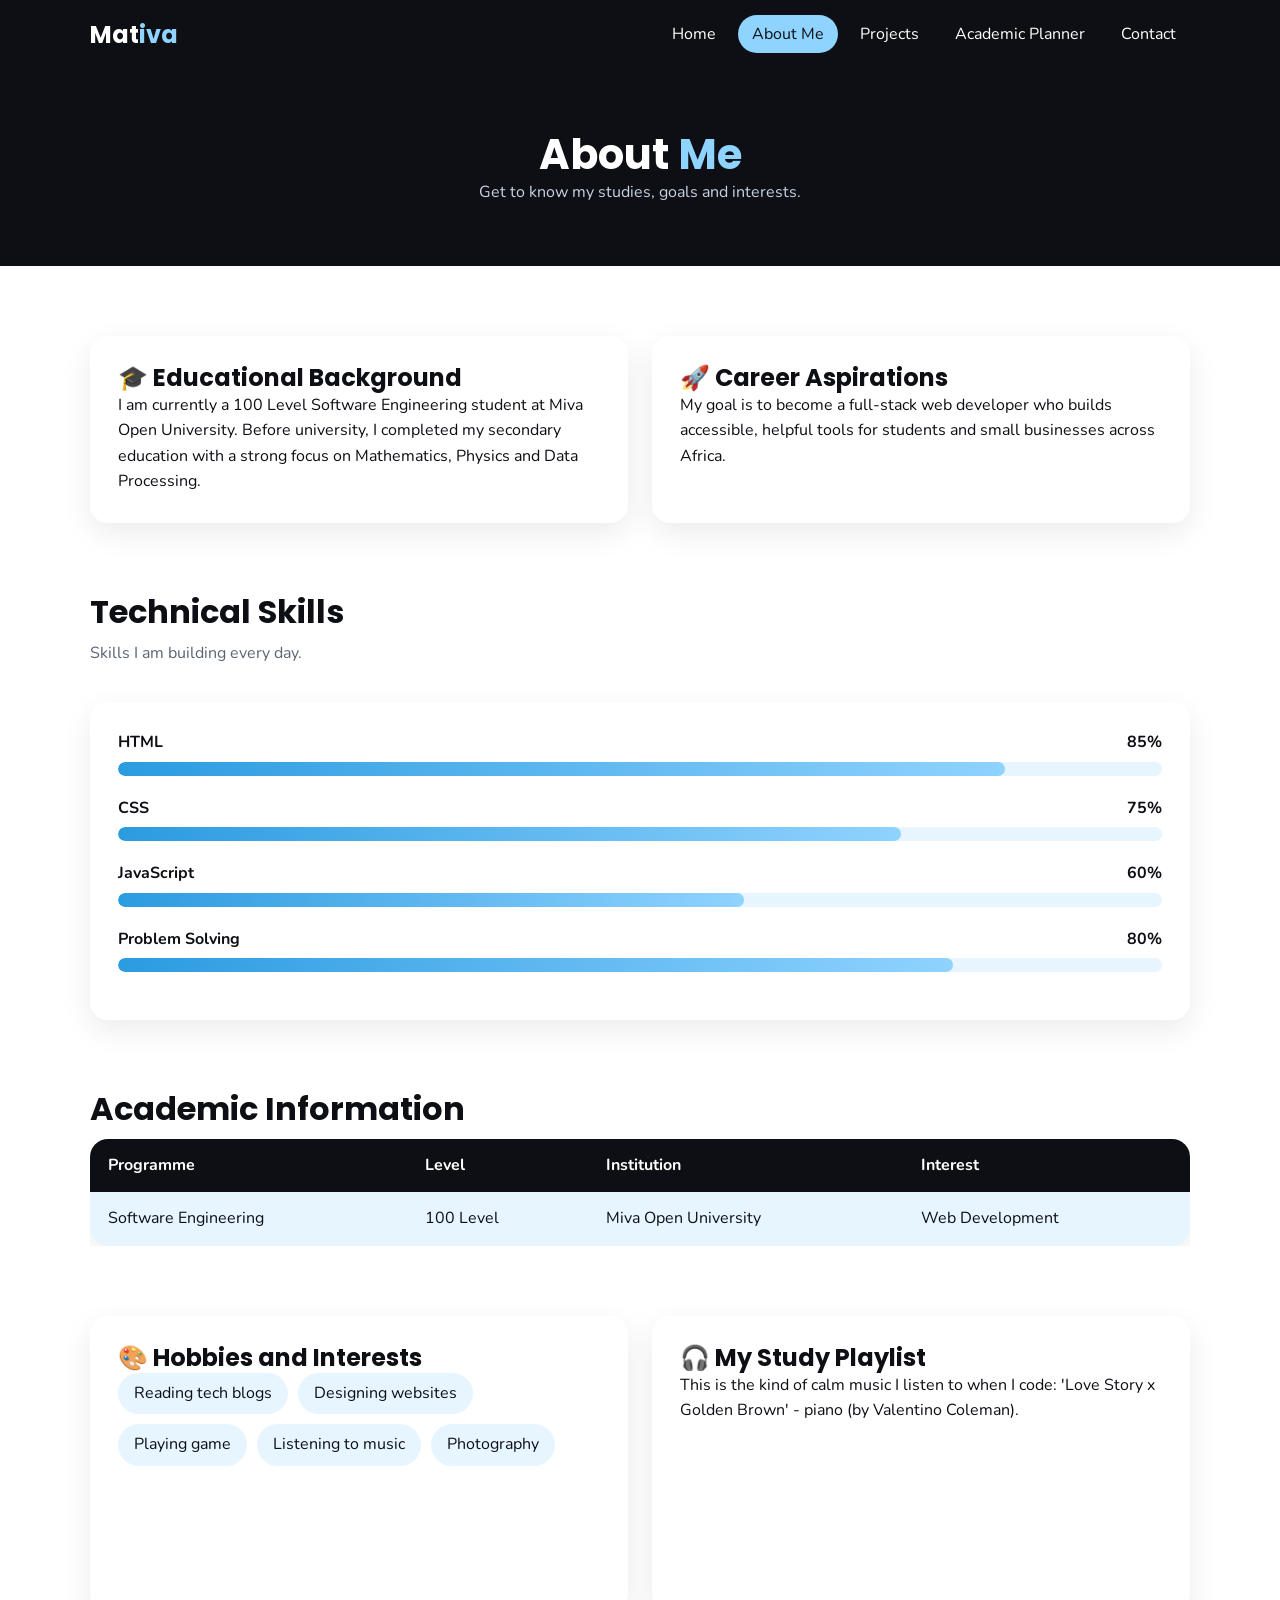
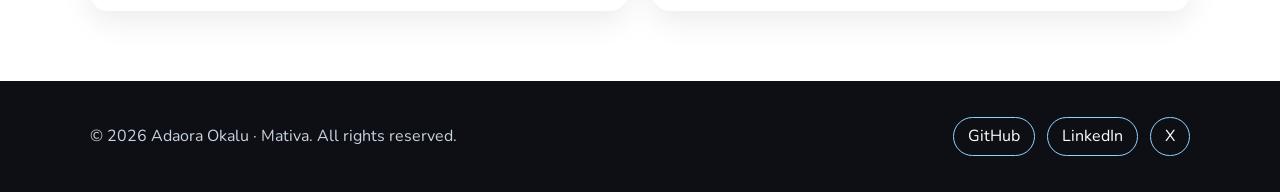
==== about.html @ 829000f2 "food" ====
<!DOCTYPE html>
<html lang="en">
<head>
  <meta charset="UTF-8">
  <meta name="viewport" content="width=device-width, initial-scale=1.0">
  <meta name="description" content="Mativa - student portfolio and academic planner of Adaora Okalu.">
  <title>About Me | Mativa</title>
  <!-- Google Fonts (optional - the site still works offline with fallback fonts) -->
  <link rel="stylesheet" href="https://fonts.googleapis.com/css2?family=Poppins:wght@600;700&family=Nunito:wght@400;700&display=swap">
  <!-- Our external stylesheet -->
  <link rel="stylesheet" href="css/style.css">
</head>
<body>
  <!-- ===== HEADER & NAVIGATION (same on every page) ===== -->
  <header>
    <nav class="container nav-bar">
      <a href="index.html" class="logo">Mat<span>iva</span></a>
      <!-- Hamburger button for mobile screens -->
      <button class="menu-toggle" id="menuToggle" aria-label="Open menu" aria-expanded="false">☰</button>
      <ul class="nav-links" id="navLinks">
          <li><a href="index.html">Home</a></li>
          <li><a href="about.html" class="active">About Me</a></li>
          <li><a href="projects.html">Projects</a></li>
          <li><a href="planner.html">Academic Planner</a></li>
          <li><a href="contact.html">Contact</a></li>
      </ul>
    </nav>
  </header>

  <main>
    <!-- Page banner -->
    <section class="page-banner">
      <div class="container fade-in">
        <h1>About <span>Me</span></h1>
        <p>Get to know my studies, goals and interests.</p>
      </div>
    </section>

    <!-- Education and career -->
    <section>
      <div class="container two-col">
        <article class="card fade-in">
          <h2>🎓 Educational Background</h2>
          <p>I am currently a 100 Level Software Engineering student at Miva Open University. Before university, I completed my secondary education with a strong focus on Mathematics, Physics and Data Processing.</p>
        </article>
        <article class="card fade-in">
          <h2>🚀 Career Aspirations</h2>
          <p>My goal is to become a full-stack web developer who builds accessible, helpful tools for students and small businesses across Africa.</p>
        </article>
      </div>
    </section>

    <!-- Technical skills with progress bars -->
    <section style="padding-top:0">
      <div class="container">
        <h2 class="section-title">Technical Skills</h2>
        <p class="section-sub">Skills I am building every day.</p>
        <div class="card">
          <!-- data-level is read by JavaScript to fill each bar -->
          <div class="skill"><div class="skill-label"><span>HTML</span><span>85%</span></div><div class="bar"><div class="bar-fill" data-level="85"></div></div></div>
          <div class="skill"><div class="skill-label"><span>CSS</span><span>75%</span></div><div class="bar"><div class="bar-fill" data-level="75"></div></div></div>
          <div class="skill"><div class="skill-label"><span>JavaScript</span><span>60%</span></div><div class="bar"><div class="bar-fill" data-level="60"></div></div></div>
          <div class="skill"><div class="skill-label"><span>Problem Solving</span><span>80%</span></div><div class="bar"><div class="bar-fill" data-level="80"></div></div></div>
        </div>
      </div>
    </section>

    <!-- Academic information table -->
    <section style="padding-top:0">
      <div class="container">
        <h2 class="section-title">Academic Information</h2>
        <div class="table-wrap">
          <table>
            <thead>
              <tr><th>Programme</th><th>Level</th><th>Institution</th><th>Interest</th></tr>
            </thead>
            <tbody>
              <tr><td>Software Engineering</td><td>100 Level</td><td>Miva Open University</td><td>Web Development</td></tr>
            </tbody>
          </table>
        </div>
      </div>
    </section>

    <!-- Hobbies and multimedia -->
    <section style="padding-top:0">
      <div class="container two-col">
        <article class="card">
          <h2>🎨 Hobbies and Interests</h2>
          <ul class="hobby-list">
            <li>Reading tech blogs</li>
            <li>Designing websites</li>
            <li>Playing game</li>
            <li>Listening to music</li>
            <li>Photography</li>
          </ul>
        </article>
        <article class="card media-box">
          <h2>🎧 My Study Playlist</h2>
          <p>This is the kind of calm music I listen to when I code: 'Love Story x Golden Brown' - piano (by Valentino Coleman).</p>
          <!-- Official Apple Music player for the song -->
          <iframe allow="autoplay *; encrypted-media *;" frameborder="0" height="150" style="width:100%;max-width:660px;overflow:hidden;border-radius:10px;" src="https://embed.music.apple.com/us/album/love-story-x-golden-brown-piano-single/1865486045"></iframe>
        </article>
      </div>
    </section>
  </main>

  <!-- ===== FOOTER (same on every page) ===== -->
  <footer>
    <div class="container footer-inner">
      <p>&copy; <span id="year">2026</span> Adaora Okalu &middot; Mativa. All rights reserved.</p>
      <div class="socials">
        <a href="https://github.com" target="_blank" rel="noopener">GitHub</a>
        <a href="https://www.linkedin.com" target="_blank" rel="noopener">LinkedIn</a>
        <a href="https://x.com" target="_blank" rel="noopener">X</a>
      </div>
    </div>
  </footer>

  <!-- Our JavaScript file (loaded at the end so the page loads first) -->
  <script src="js/script.js"></script>
</body>
</html>
---- css/style.css ----
/* =========================================================
   MATIVA - Main Stylesheet
   Colour scheme: black, light blue and white.
   Change the variables below to re-theme the whole site.
   ========================================================= */

/* ---------- 1. Colour & spacing variables ---------- */
:root {
  --black: #0d0f14;
  --dark: #1c2230;
  --blue: #8fd3ff;
  --blue-soft: #e6f5ff;
  --blue-deep: #2b9be0;
  --white: #ffffff;
  --grey: #5b6474;
  --red: #e0475b;
  --green: #22a565;
  --radius: 18px;
  --shadow: 0 10px 30px rgba(13, 15, 20, 0.08);
  --shadow-hover: 0 18px 40px rgba(13, 15, 20, 0.16);
  --font-head: "Poppins", "Segoe UI", Arial, sans-serif;
  --font-body: "Nunito", "Segoe UI", Arial, sans-serif;
}

/* ---------- 2. Basic reset ---------- */
* { margin: 0; padding: 0; box-sizing: border-box; }
html { scroll-behavior: smooth; }
body {
  font-family: var(--font-body);
  color: var(--black);
  background: var(--white);
  line-height: 1.6;
}
img { max-width: 100%; display: block; }
a { color: var(--blue-deep); }
h1, h2, h3 { font-family: var(--font-head); line-height: 1.2; }

/* A centred content wrapper used on every page */
.container { width: 90%; max-width: 1100px; margin: 0 auto; }
section { padding: 70px 0; }
.section-title { font-size: 2rem; margin-bottom: 10px; }
.section-sub { color: var(--grey); margin-bottom: 35px; }

/* ---------- 3. Sticky header & navigation ---------- */
header {
  position: sticky; top: 0; z-index: 100;
  background: var(--black);
}
.nav-bar {
  display: flex; align-items: center; justify-content: space-between;
  padding: 16px 0;
}
.logo {
  font-family: var(--font-head); font-weight: 700; font-size: 1.5rem;
  color: var(--white); text-decoration: none;
}
.logo span { color: var(--blue); }
.nav-links { display: flex; gap: 8px; list-style: none; }
.nav-links a {
  color: var(--white); text-decoration: none; padding: 8px 14px;
  border-radius: 999px; transition: background 0.3s, color 0.3s;
}
.nav-links a:hover, .nav-links a.active { background: var(--blue); color: var(--black); }

/* Hamburger button (only shown on small screens) */
.menu-toggle {
  display: none; background: none; border: 2px solid var(--blue);
  color: var(--blue); font-size: 1.4rem; border-radius: 10px;
  padding: 4px 12px; cursor: pointer;
}

/* ---------- 4. Buttons ---------- */
.btn {
  display: inline-block; padding: 12px 26px; border-radius: 999px;
  font-weight: 700; text-decoration: none; border: 2px solid var(--black);
  cursor: pointer; font-size: 1rem; font-family: var(--font-body);
  transition: transform 0.25s, background 0.25s, color 0.25s, box-shadow 0.25s;
}
.btn-primary { background: var(--black); color: var(--white); }
.btn-primary:hover { background: var(--blue); color: var(--black); transform: translateY(-3px); box-shadow: var(--shadow-hover); }
.btn-outline { background: transparent; color: var(--black); }
.btn-outline:hover { background: var(--black); color: var(--white); transform: translateY(-3px); }

/* ---------- 5. Hero section (two columns with Grid) ---------- */
.hero {
  background: linear-gradient(135deg, var(--blue-soft), var(--white));
  padding: 80px 0;
}
.hero-grid {
  display: grid; grid-template-columns: 1.2fr 1fr; gap: 50px; align-items: center;
}
.tag {
  display: inline-block; background: var(--blue); color: var(--black);
  padding: 6px 16px; border-radius: 999px; font-weight: 700; margin-bottom: 16px;
}
.hero h1 { font-size: 3rem; margin-bottom: 10px; }
.hero h2 { font-size: 1.4rem; color: var(--blue-deep); margin-bottom: 18px; }
.hero p { color: var(--grey); margin-bottom: 14px; }
.hero-buttons { display: flex; flex-wrap: wrap; gap: 14px; margin-top: 24px; }
.hero-image img {
  border-radius: 50% 50% 30px 30px; border: 6px solid var(--black);
  box-shadow: 18px 18px 0 var(--blue);
  animation: float 4s ease-in-out infinite; /* simple animation */
}

/* The floating animation used on the profile photo */
@keyframes float {
  0%, 100% { transform: translateY(0); }
  50% { transform: translateY(-12px); }
}
/* Fade-in animation used on page content */
@keyframes fadeUp {
  from { opacity: 0; transform: translateY(20px); }
  to { opacity: 1; transform: translateY(0); }
}
.fade-in { animation: fadeUp 0.8s ease both; }

/* ---------- 6. Cards & grids ---------- */
.card {
  background: var(--white); border-radius: var(--radius); padding: 28px;
  box-shadow: var(--shadow); transition: transform 0.3s, box-shadow 0.3s;
}
.card:hover { transform: translateY(-6px); box-shadow: var(--shadow-hover); }

.stats-grid { display: grid; grid-template-columns: repeat(3, 1fr); gap: 24px; }
.stat { text-align: center; border-top: 5px solid var(--blue); }
.stat-number { font-family: var(--font-head); font-size: 3rem; font-weight: 700; }
.stat p { color: var(--grey); }

.two-col { display: grid; grid-template-columns: repeat(2, 1fr); gap: 24px; }

/* Page banner used at the top of inner pages */
.page-banner { background: var(--black); color: var(--white); padding: 60px 0; text-align: center; }
.page-banner h1 { font-size: 2.6rem; }
.page-banner h1 span { color: var(--blue); }
.page-banner p { color: #c9d3e0; }

/* ---------- 7. Skill progress bars ---------- */
.skill { margin-bottom: 20px; }
.skill-label { display: flex; justify-content: space-between; font-weight: 700; margin-bottom: 6px; }
.bar { background: var(--blue-soft); border-radius: 999px; height: 14px; overflow: hidden; }
.bar-fill {
  height: 100%; background: linear-gradient(90deg, var(--blue-deep), var(--blue));
  border-radius: 999px; width: 0; transition: width 1.5s ease; /* animated by JS */
}

/* ---------- 8. Table ---------- */
.table-wrap { overflow-x: auto; }
table { width: 100%; border-collapse: collapse; border-radius: var(--radius); overflow: hidden; box-shadow: var(--shadow); }
th { background: var(--black); color: var(--white); }
th, td { padding: 14px 18px; text-align: left; }
td { background: var(--blue-soft); }

.hobby-list { list-style: none; display: flex; flex-wrap: wrap; gap: 10px; }
.hobby-list li { background: var(--blue-soft); padding: 8px 16px; border-radius: 999px; }

.media-box audio { width: 100%; margin-top: 14px; }

/* ---------- 9. Project cards ---------- */
.projects-grid { display: grid; grid-template-columns: repeat(auto-fit, minmax(280px, 1fr)); gap: 28px; }
.project-card { padding: 0; overflow: hidden; display: flex; flex-direction: column; }
.project-card img { height: 190px; width: 100%; object-fit: cover; transition: transform 0.4s; }
.project-card:hover img { transform: scale(1.06); }
.project-body { padding: 24px; display: flex; flex-direction: column; gap: 12px; flex: 1; }
.tech { display: flex; flex-wrap: wrap; gap: 6px; }
.tech span { background: var(--black); color: var(--blue); font-size: 0.8rem; padding: 4px 10px; border-radius: 999px; }
.project-body .btn { margin-top: auto; align-self: flex-start; }

/* ---------- 10. Academic planner ---------- */
.planner-grid { display: grid; grid-template-columns: 2fr 1fr; gap: 28px; align-items: start; }
.task-form { display: flex; flex-wrap: wrap; gap: 10px; margin-bottom: 24px; }
.task-form input, .task-form select { flex: 1 1 180px; }
input, select, textarea {
  padding: 12px 14px; border: 2px solid #d6e2ee; border-radius: 12px;
  font-size: 1rem; font-family: var(--font-body); transition: border-color 0.2s;
}
input:focus, select:focus, textarea:focus { outline: none; border-color: var(--blue-deep); }

.task-list { list-style: none; display: flex; flex-direction: column; gap: 10px; }
.task-item {
  display: flex; align-items: center; gap: 12px; padding: 14px 16px;
  background: var(--blue-soft); border-radius: 14px; animation: fadeUp 0.4s ease;
}
.task-text { flex: 1; }
.task-item.completed .task-text { text-decoration: line-through; color: var(--grey); }
.category { font-size: 0.75rem; background: var(--black); color: var(--blue); padding: 3px 10px; border-radius: 999px; }
.small-btn { border: none; border-radius: 10px; padding: 6px 12px; cursor: pointer; font-weight: 700; transition: transform 0.2s, opacity 0.2s; }
.small-btn:hover { transform: scale(1.08); }
.complete-btn { background: var(--green); color: var(--white); }
.delete-btn { background: var(--red); color: var(--white); }
.empty-message { text-align: center; color: var(--grey); padding: 30px; border: 2px dashed var(--blue); border-radius: 14px; }

.planner-stats { display: flex; gap: 14px; margin-bottom: 20px; }
.planner-stats div { flex: 1; text-align: center; background: var(--black); color: var(--white); border-radius: 14px; padding: 16px; }
.planner-stats strong { display: block; font-size: 2rem; color: var(--blue); }
.tip-box { background: var(--blue); border-radius: var(--radius); padding: 24px; }
.tip-box p { margin: 10px 0 16px; font-style: italic; }

/* ---------- 11. Contact form ---------- */
.contact-form { display: flex; flex-direction: column; gap: 18px; }
.form-group { display: flex; flex-direction: column; gap: 6px; }
.form-group label { font-weight: 700; }
.form-group.invalid input, .form-group.invalid textarea { border-color: var(--red); }
.error { color: var(--red); font-size: 0.9rem; min-height: 1em; }
.success-message {
  display: none; background: #e3f8ec; color: var(--green); border-radius: 12px;
  padding: 14px; font-weight: 700;
}
.success-message.show { display: block; animation: fadeUp 0.5s ease; }

/* ---------- 12. Footer ---------- */
footer { background: var(--black); color: #c9d3e0; padding: 36px 0; }
.footer-inner { display: flex; justify-content: space-between; align-items: center; flex-wrap: wrap; gap: 16px; }
.socials { display: flex; gap: 12px; }
.socials a {
  color: var(--white); text-decoration: none; border: 1px solid var(--blue);
  padding: 6px 14px; border-radius: 999px; transition: background 0.3s, color 0.3s;
}
.socials a:hover { background: var(--blue); color: var(--black); }

/* ---------- 13. Responsive design ---------- */
/* Tablet */
@media (max-width: 900px) {
  .hero-grid, .planner-grid, .two-col { grid-template-columns: 1fr; }
  .hero-image { max-width: 360px; margin: 0 auto; }
  .hero h1 { font-size: 2.4rem; }
}
/* Mobile */
@media (max-width: 700px) {
  .menu-toggle { display: block; }
  .nav-links {
    display: none; position: absolute; top: 100%; left: 0; right: 0;
    flex-direction: column; background: var(--black); padding: 10px 5% 20px;
  }
  .nav-links.open { display: flex; } /* added by JavaScript */
  .stats-grid { grid-template-columns: 1fr; }
  .hero { text-align: center; }
  .hero-buttons { justify-content: center; }
  .footer-inner { flex-direction: column; text-align: center; }
  section { padding: 50px 0; }
}
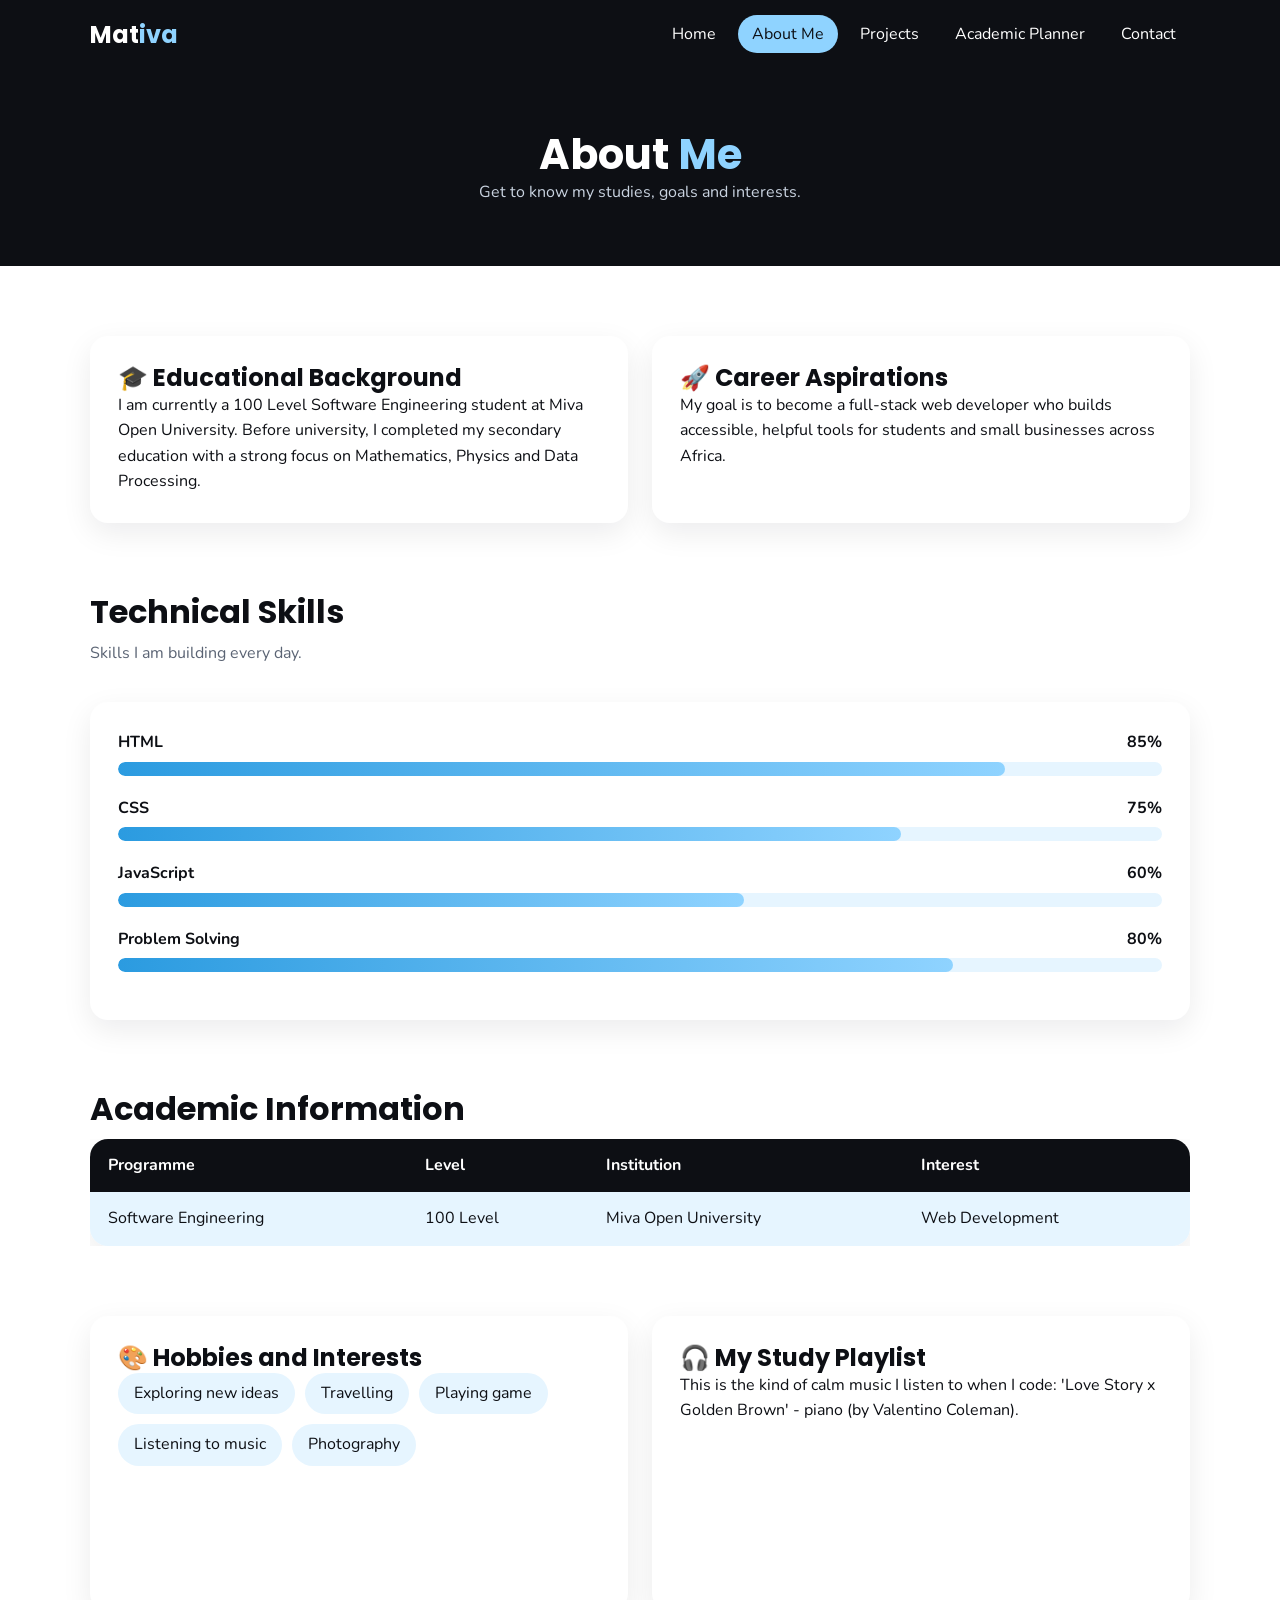
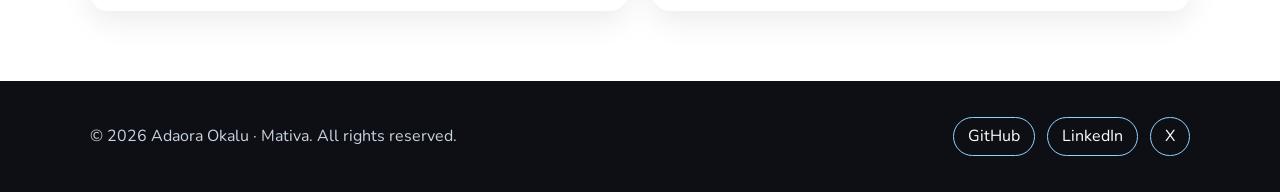
==== commit bd83fd64: "updated hobbies" ====
--- a/about.html
+++ b/about.html
@@ -88,8 +88,8 @@
         <article class="card">
           <h2>🎨 Hobbies and Interests</h2>
           <ul class="hobby-list">
-            <li>Reading tech blogs</li>
-            <li>Designing websites</li>
+            <li>Exploring new ideas</li>
+            <li>Travelling</li>
             <li>Playing game</li>
             <li>Listening to music</li>
             <li>Photography</li>
